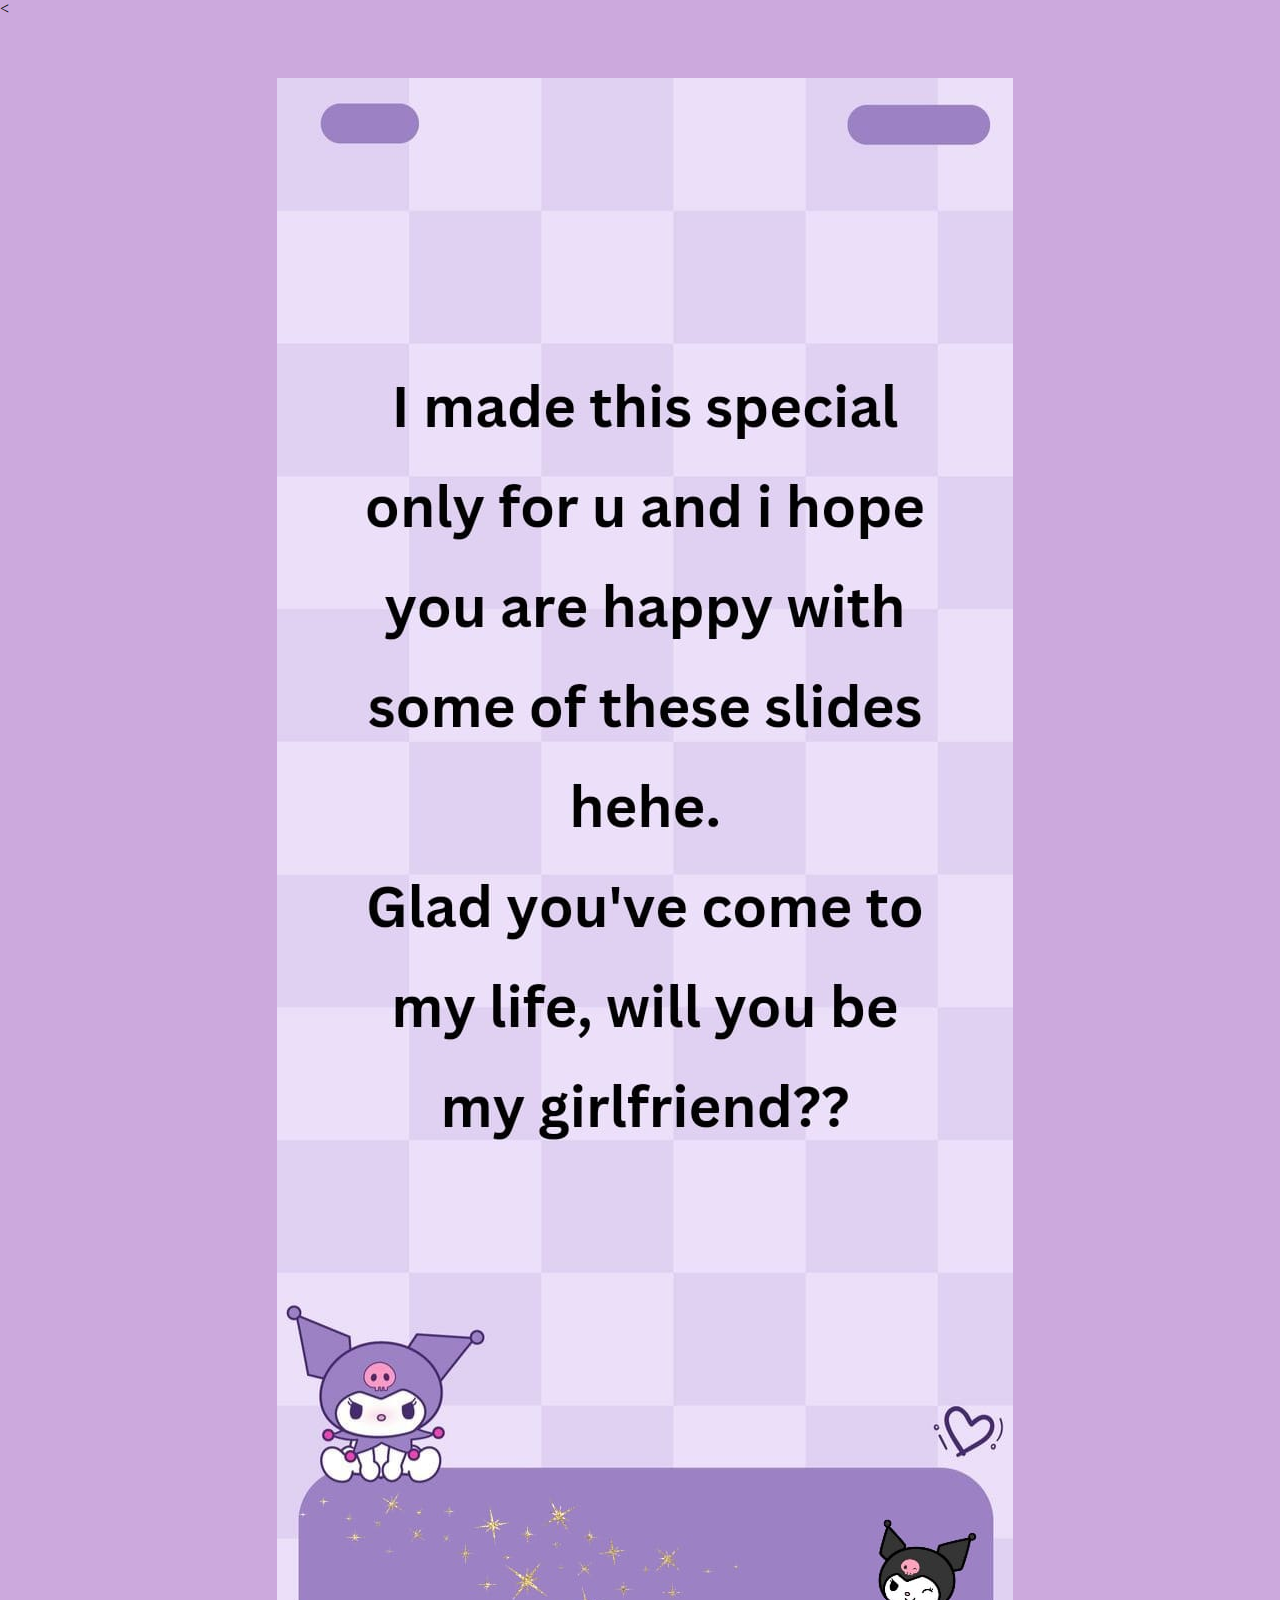
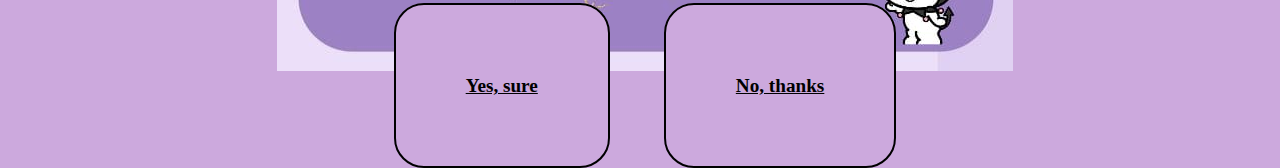
==== index5.html @ 5c25ec0c "Add files via upload" ====
<!DOCTYPE html>
<html lang="en">
<head>
    <meta charset="UTF-8">
    <meta name="viewport" content="width=device-width, initial-scale=1.0">
    <title>Confession</title>
    <link rel="stylesheet" href="cfs4.css">
<body>
    <<div class="parallax intro">
        <img src="kuromi.jpg">
        <br>
        <a class="nextz" href="yes.html">Yes, sure</a>
        <a class="nextz" href="no.html">No, thanks</a>
    </div>
    <div>

    </div>
 
</body>
</html>
---- cfs4.css ----
*, html, body{
    margin: 0;
    padding: 0;
    scroll-behavior: smooth;
    background-color: #cca9dd;
}

.parallax{
   
    width: 100%;
    height: 100vh;
}

.intro {
    text-align: center;
    justify-content: center;
    color: whitesmoke;
    position: absolute;
    margin: 5px;
    margin-top: 60px;
}

.nextz{
    border: 2px solid black;
    overflow: hidden;
    cursor: pointer;
    font-size: larger;
    font-weight: bold;
    position: relative;
    padding: 70px;
    margin: 200px 25px;
    border-radius: 30px;
    color:black;
    
}


@media screen and (max-width: 600px) {
    .intro{
        width: 100%;
        height: 100vh;
    }
}
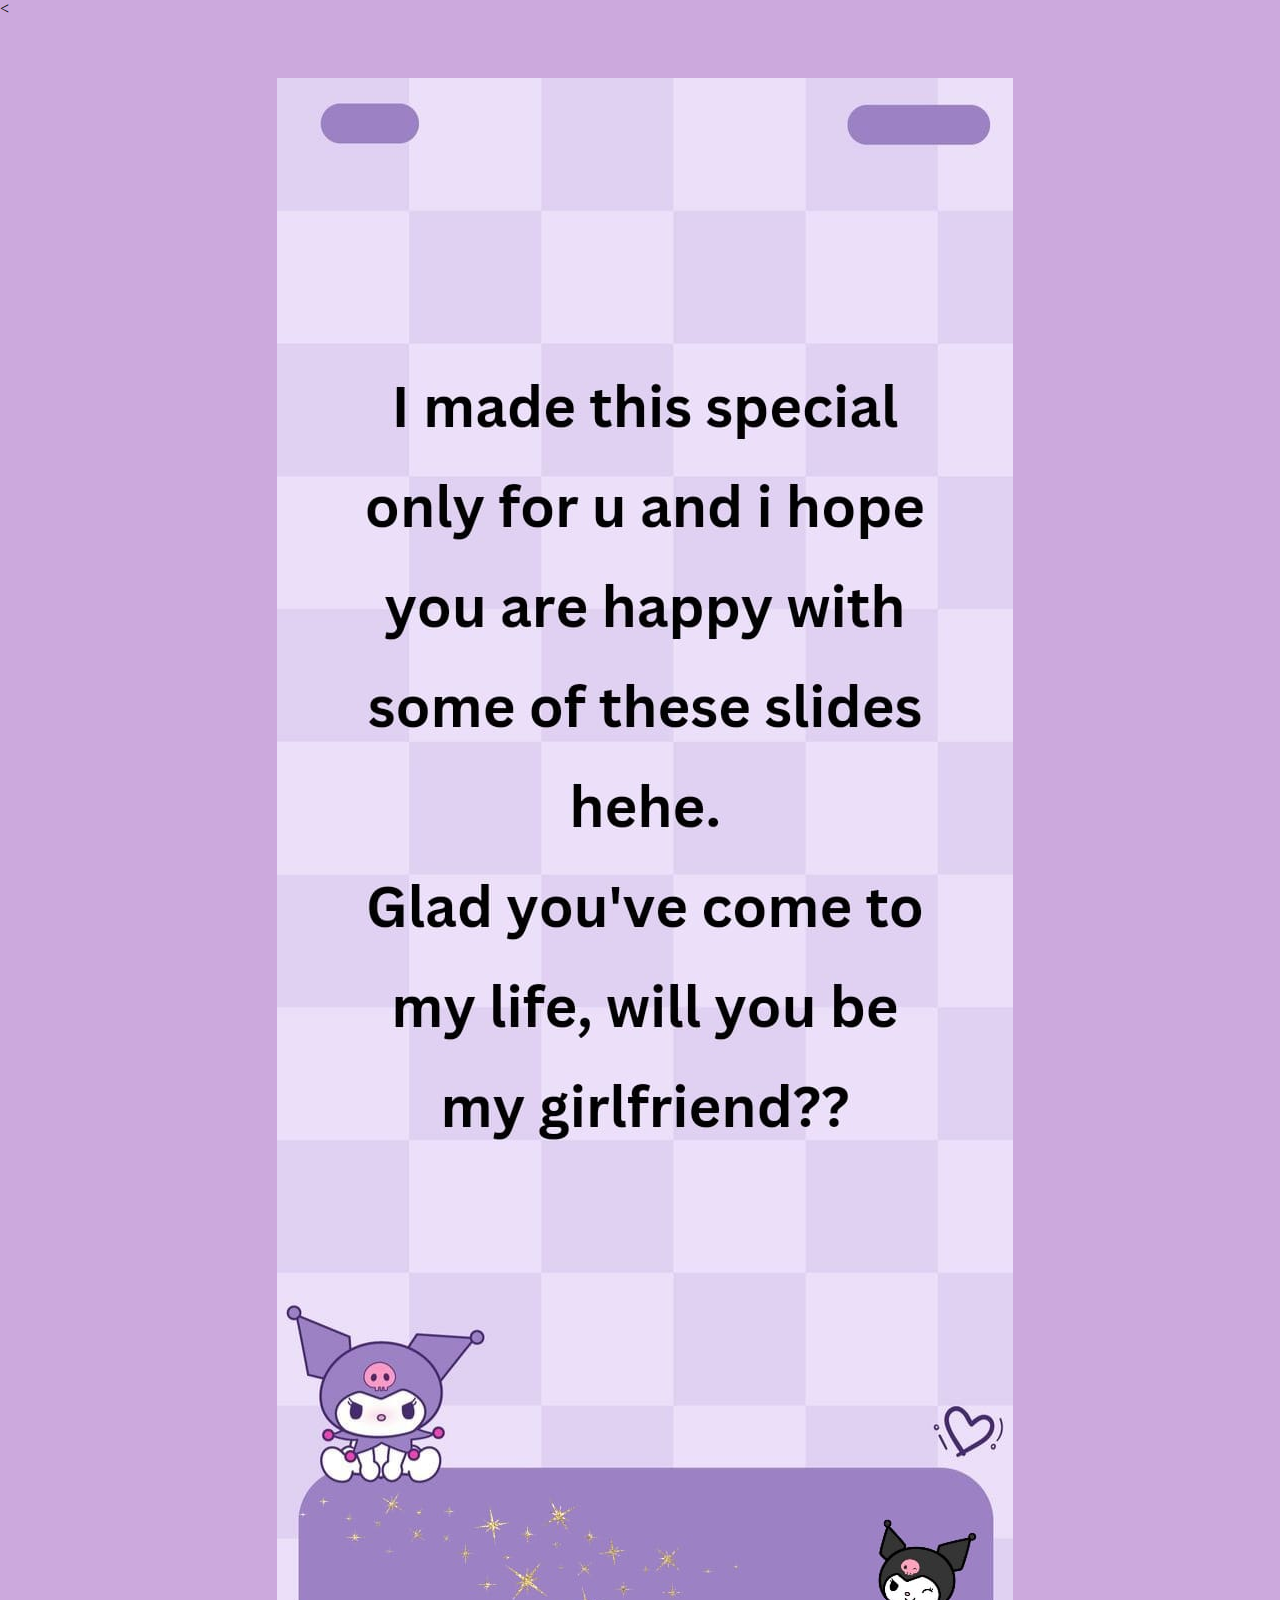
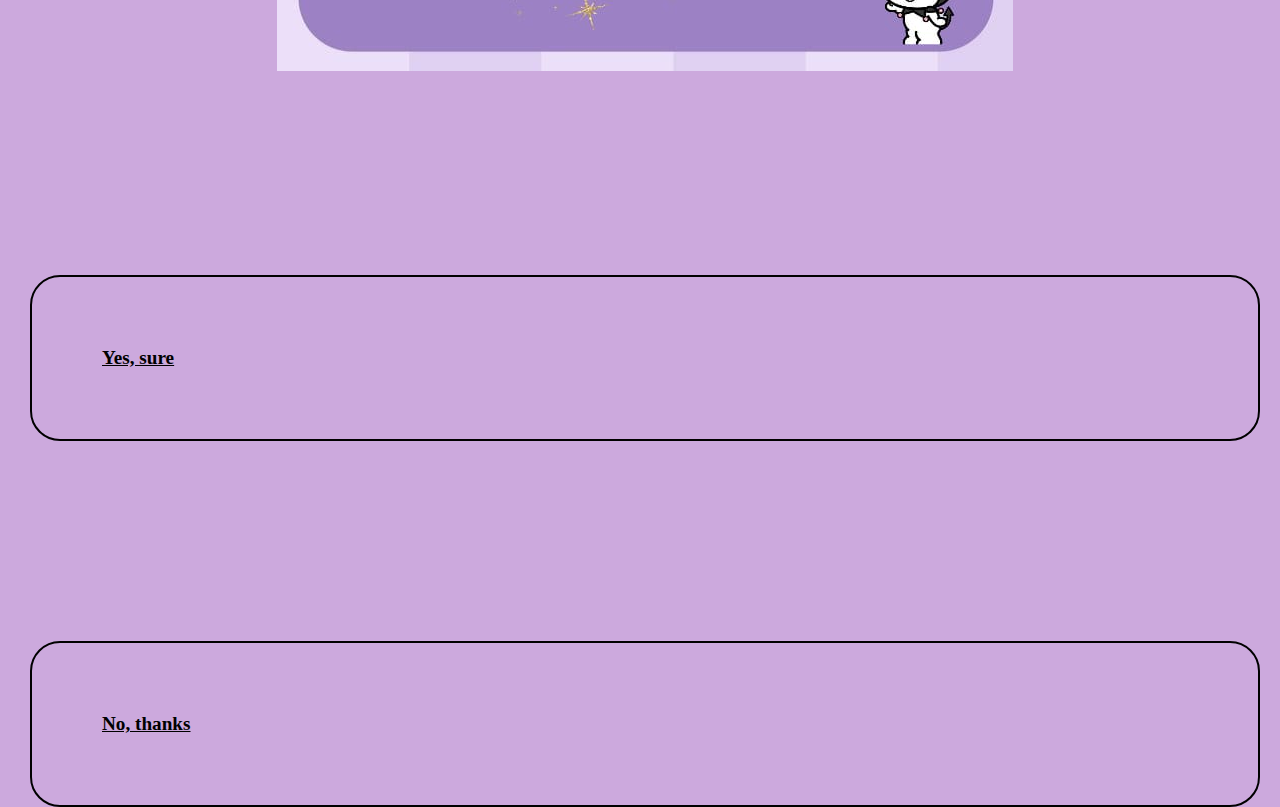
==== commit 6b01381d: "Update index5.html" ====
--- a/index5.html
+++ b/index5.html
@@ -12,9 +12,5 @@
         <a class="nextz" href="yes.html">Yes, sure</a>
         <a class="nextz" href="no.html">No, thanks</a>
     </div>
-    <div>
-
-    </div>
- 
 </body>
-</html>+</html>
--- a/cfs4.css
+++ b/cfs4.css
@@ -26,7 +26,7 @@
     cursor: pointer;
     font-size: larger;
     font-weight: bold;
-    position: relative;
+    display: flex;
     padding: 70px;
     margin: 200px 25px;
     border-radius: 30px;
@@ -40,4 +40,4 @@
         width: 100%;
         height: 100vh;
     }
-}+}
